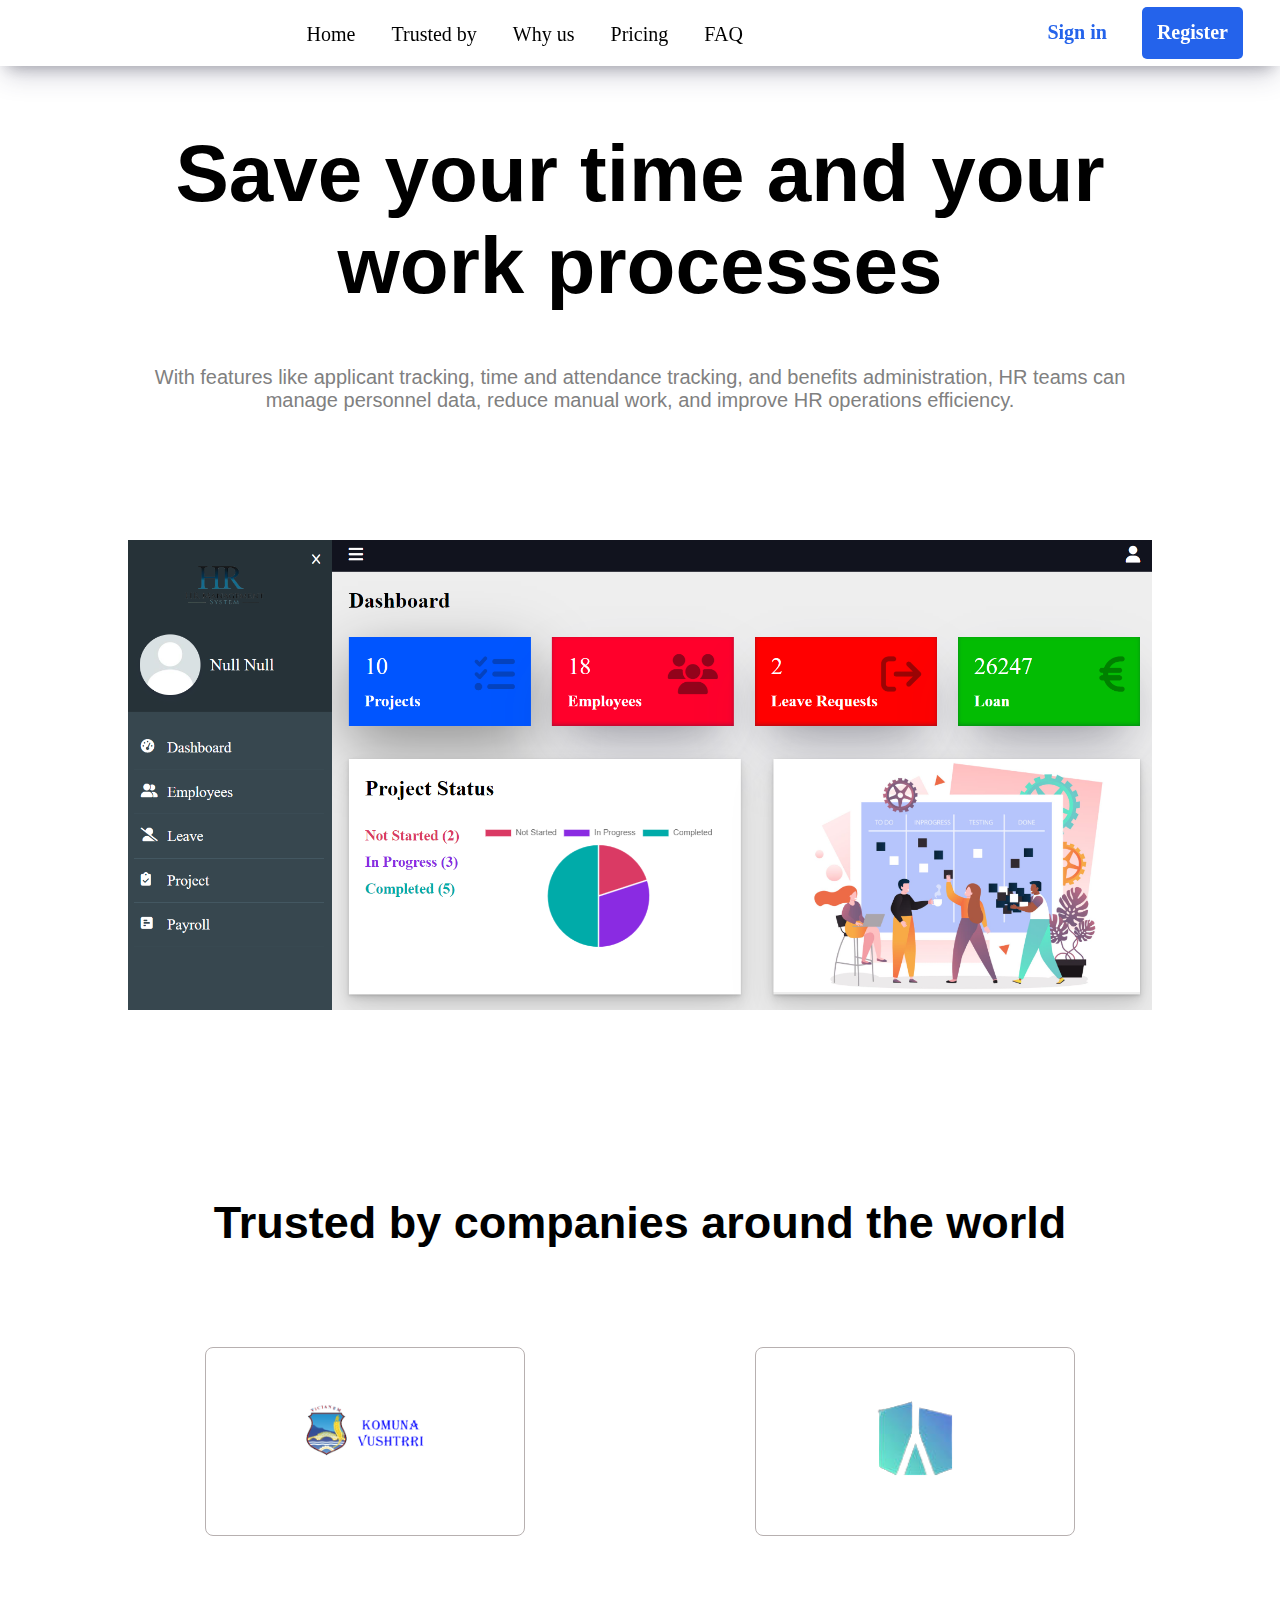
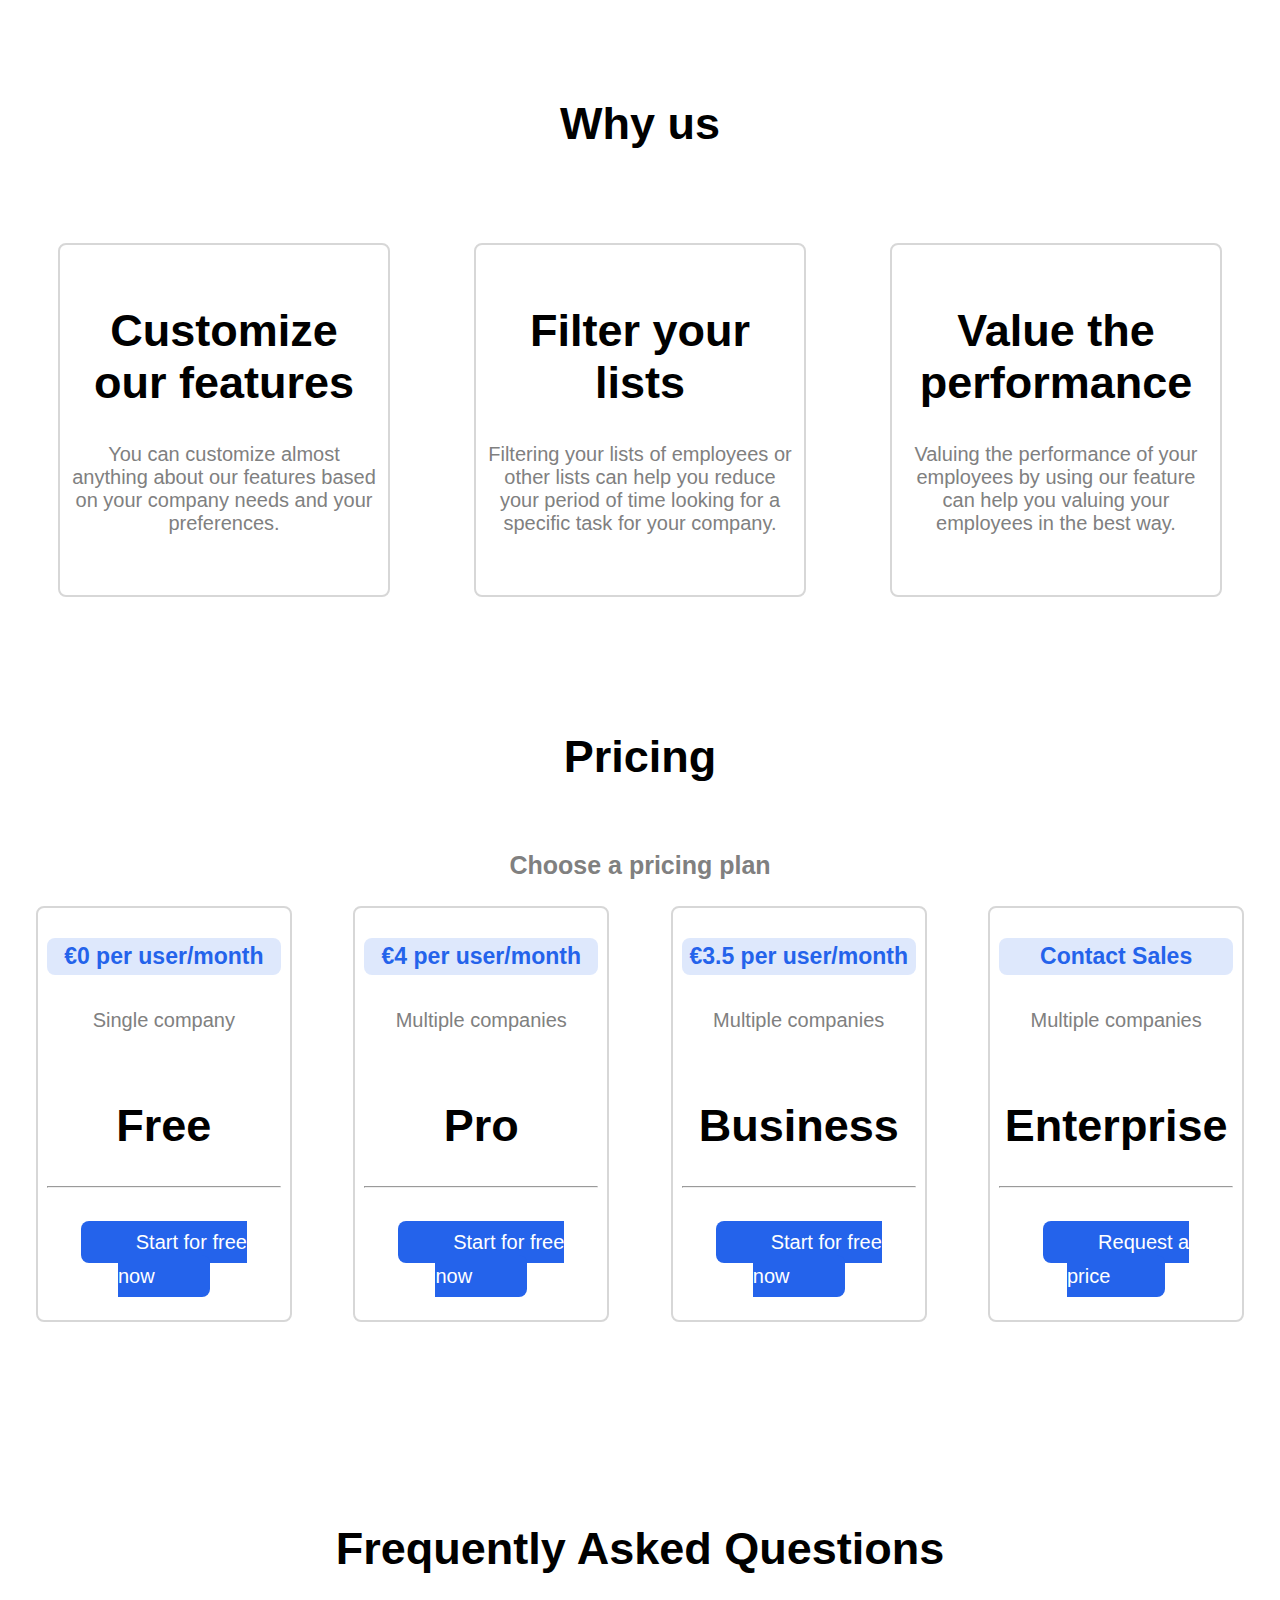
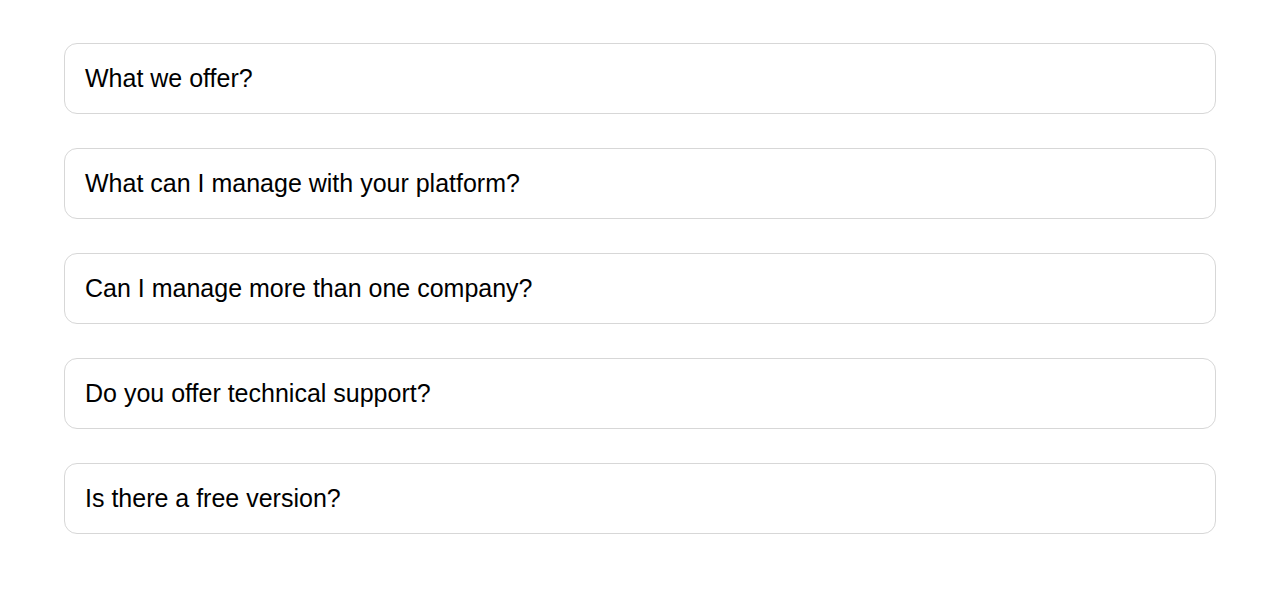
==== home.html @ 80f75daa "Add files via upload" ====
<!DOCTYPE html>
<html lang="en">
<head>
    <meta charset="UTF-8">
    <meta name="viewport" content="width=device-width, initial-scale=1.0">
    <link rel="stylesheet" href="home.css">
    <link rel="stylesheet" href="https://cdnjs.cloudflare.com/ajax/libs/font-awesome/6.4.0/css/all.min.css"/>
    <title>Home</title>
</head>
<body>
    
    

    <div class="menu">
       
        <div class="home">
            <li>
                <a href="#home">Home</a>
            </li>
            <li>
                <a href="#trustedby">Trusted by</a>
            </li>
            <li>
                <a href="#whyus">Why us</a>
            </li>
            <li>
                <a href="#pricing">Pricing</a>
            </li>

            <li>
                <a href="#faq">FAQ</a>
            </li>
        </div>
        <div class="register">
            <li><a href="login.html" class="signin">Sign in</a></li>
            <li><a href="register.html">Register</a></li>
        </div>
        
    </div>


    <div id="home" class="tekst">
        <h1>Save your time and your work processes</h1>
<br><br><br>
        <p>With features like applicant tracking, time and attendance tracking, 
            and benefits administration, HR teams can manage personnel data, reduce manual work,
             and improve HR operations efficiency.</p>

            
    </div>



    
    <div  class="image">
         <img src="./Images/Screenshot 2023-11-03 153446.png" alt="" width="80%">
    </div>

   <br><br><br><br>

   <div class="divv">
    <div id="trustedby" class="trusted">
        <br>
       <h2>Trusted by companies around the world</h2>

    </div>  
    <br><br><br><br>
    <div class="companies">
        <div id="trustedby" class="gallery">
            <img src="./Images/281220221672217797.png" alt="" width="50%">
            
        </div>
    
        <div id="trustedby" class="gallery">
            <img src="./Images/images__1_-removebg-preview.png" alt="" width="57%">
        </div>
    
      
    </div>
</div>
    <br><br><br><br>

    <div id="whyus" class="why">
        <h2>Why us</h2>
    <br><br>
    <div class="content">
        <div class="text">
                
            <h2>Customize our features</h2>
            <br>
            <p class="paragraf">You can customize almost anything about our features based on your company needs and your preferences.</p>
            </div>

            <div class="text">
            
                <h2>Filter your lists</h2>
                <br>
                <p class="paragraf">Filtering your lists of employees or other lists can help you reduce your period of time looking for a specific task for your company.</p>
                </div>

                <div class="text">
            
                    <h2>Value the performance</h2>
                    <br>
                    <p class="paragraf">Valuing the performance of your employees by using our feature can help you valuing your employees in the best way.</p>
                    </div>
    </div>

    </div>
    <br><br><br>
    <br><br><br>


<div id="pricing" class="pricing">

        <h2>Pricing</h2>
        <br><br>
        <h3 class="hh3">Choose a pricing plan</h3>

        <div class="content2">
            <div class="text2">
               <h2 class="usermonth">€0 per user/month</h2>
               <br>
               <p class="paragraf">Single company</p>
               <br><br>
               <h2 class="h2">Free</h2>
               <br>
               <hr>
               <br>
               
               <a  href="login.html" class="signin2">Start for free now</a>

            </div>

            <div class="text2">
                <h2 class="usermonth">€4 per user/month</h2>
               <br>
               <p class="paragraf">Multiple companies</p>
               <br><br>
               <h2 class="h2">Pro</h2>
               <br>
               <hr>
               <br>
               <a href="login.html" class="signin2">Start for free now</a>
            </div>


            <div class="text2">
                <h2 class="usermonth">€3.5 per user/month</h2>
               <br>
               <p class="paragraf">Multiple companies</p>
               <br><br>
               <h2 class="h2">Business</h2>
               <br>
               <hr>
               <br>
               <a href="login.html" class="signin2">Start for free now</a>
            </div>


            <div class="text2">
                <h2 class="usermonth">Contact Sales</h2>
               <br>
               <p class="paragraf">Multiple companies</p>
               <br><br>
               <h2 class="h2">Enterprise</h2>
               <br>
               <hr>
               <br>
               <a href="login.html" class="signin2">Request a price</a>
            </div>
            
        </div>
</div>

<br><br><br>
<br><br><br>
<div id="faq" class="questions">
    <br><br>
   <h2>Frequently Asked
    Questions</h2>
<br><br>

<button class="accordion">What we offer?


</button>

<div class="panel">
    <br>
  <p class="paragraff">Our platform offers a wide range of features designed to streamline your HR processes. 
</p>
</div>

<br>    
<br>
<button class="accordion">What can I manage with your platform?
  
</button>
<div class="panel">
    <br>
  <p class="paragraff">With our comprehensive AveHR, you can efficiently manage every aspect of your workforce,  all within a single integrated system.</p>
</div>

<br><br>
<button class="accordion">Can I manage more than one company?
    
</button>
<div class="panel">
    <br>
  <p>AveHR is designed to seamlessly handle multiple companies without any data interference, all within a single unified system.</p>
</div>

<br><br>
<button class="accordion">Do you offer technical support?
   
</button>
<div class="panel">
    <br>
  <p>We provide technical support for AveHR,  allowing you to maximize the platform's capabilities and address any issues promptly and effectively.</p>

</div>




<br><br>

<button class="accordion">Is there a free version?
   
</button>
<div class="panel">
    <br>
  <p>Yes, we offer a free version of our platform that provides essential features to get you started. </p>
</div>

</div>

  <script>
    var acc = document.getElementsByClassName("accordion");
    var i;
    
    for (i = 0; i < acc.length; i++) {
      acc[i].addEventListener("click", function() {
        this.classList.toggle("active");
        var panel = this.nextElementSibling;
        if (panel.style.display === "block") {
          panel.style.display = "none";
        } else {
          panel.style.display = "block";
        }
      });
    }
    </script>



<br><br><br><br>




</body>
</html>
---- home.css ----
*{
    padding: 0;
    margin: 0;
    box-sizing: border-box;
}

html {
    scroll-behavior: smooth;
}

.menu{
    position: fixed;
    width: 100%;
    background-color: white;
    text-align: left;
    display: flex;
    justify-content: space-evenly;
    font-size: 25px;
    padding: 0px 25px;
    border: 2px solid white;
    box-shadow: rgba(50, 50, 93, 0.25) 0px 13px 27px -5px, rgba(0, 0, 0, 0.3) 0px 8px 16px -8px;
}

.foto {
    width: 9%;
}

.foto img{
    width: 100%;
}

.home{
    display: flex;
    margin: auto;
}

.home li {
    list-style: none;
    padding: 17px 18px;
}

.register {
    display: flex;
}

.register li:first-child {
    list-style: none;
    padding: 15px 25px;
}

.signin {
    color: #2463EB;
    font-weight: 600;
}

.register li:last-child {
    list-style: none;
    padding: 10px 15px;
    margin: 5px 10px;
    background-color: #2463EB;
    border-radius: 5px;
}

.register li:last-child a {
    color: white;
    font-weight: 600;
}

a{
    text-decoration: none;
    font-size: 20px;
    color: black;
}

.home li:hover{
    background-color: #eeeeee ;
    border-radius: 6px;
}


.tekst{
    padding: 10%;
    text-align: center;
}

h1{
    font-size: 80px;
    font-family: Arial, Helvetica, sans-serif;
}

p{
    font-size: 20px;
    color: rgb(128, 128, 128);
    font-family: Arial, Helvetica, sans-serif;
}


.image{
    text-align: center;
    
}

.trusted{
    text-align: center;
    font-size: 30px;
    font-family: Arial, Helvetica, sans-serif;
    color: rgb(0, 0, 0);
    margin-top: 5%;
}

.companies {
    display: flex;
    justify-content: space-evenly;
    width: 100%;
    margin-bottom: 5%;
}

.divv{
    
    padding-top: 1%;
}

.gallery {
    
    border: 1px solid rgb(183, 176, 176);
    border-radius: 8px;
    float: left;
    font-family: serif;
    margin: 2%;
    font-size: 25px;
    padding: 20px 35px;
    width: 25%;
    background-color: white;
    text-align: center;
    
  }


  .why{
    text-align: center;
    font-size: 30px;
    font-family: Arial, Helvetica, sans-serif;
    color: rgb(0, 0, 0);
  }

  .text{
    border: 2px solid rgb(215, 215, 215);
    padding: 60px 10px;
    width: 26%;
    margin: 2%;
    color: black;
    border-radius: 8px;
    float: left;

  }

.paragraf{
    font-size: 20px;
    
}

.content {
    display: flex;
    justify-content: space-evenly;
    width: 100%;
}


.pricing{
    text-align: center;
    font-size: 30px;
    font-family: Arial, Helvetica, sans-serif;
    color: rgb(0, 0, 0);
  }


.hh3{
    text-align: center;
    font-size: 25px;
    font-family: Arial, Helvetica, sans-serif;
    color: rgb(128, 128, 128);
}  


.text2{
    border: 2px solid rgb(215, 215, 215);
    padding: 30px 9px;
    width: 20%;
    margin: 2%;
    color: black;
    border-radius: 8px;
    float: left;

  }



.content2 {
    display: flex;
    justify-content: space-evenly;
    width: 100%;
}

.usermonth{
    font-size: 23px;
    color: #2463EB;
    background-color: #aec5f767;
    padding: 5px ;
    border-radius: 8px;
}


.useers{
    font-size: 20px;
}

.signin2{
    background-color: #2463EB;
    color: white;
    padding: 10px 55px;
    border-radius: 8px;
    
}


.accordion {
    background-color: white;
    color: black;
    cursor: pointer;
    padding: 20px;
    width: 90%;
    border: 1px solid rgb(215, 215, 215) ;
    border-radius: 13px;
    text-align: left;
    outline: none;
    font-size: 25px;
    transition: 0.4s;
  }
  
  .active, .accordion:hover {
    background-color: #ccc; 
  }
  
  .panel {
    padding: 0 18px;
    display: none;
    background-color: white;
    overflow: hidden;
  }


  .paragraff{
    font-size: 20px;
    
  }

 .questions {
    text-align: center;
    font-size: 30px;
    font-family: Arial, Helvetica, sans-serif;
    color: rgb(0, 0, 0);
 } 


 .foter{
    background-color: #2463EB;
   
 }


 .text3{
    color: white;
 }

 .fa-plus{
  
  color: #2463EB;
}
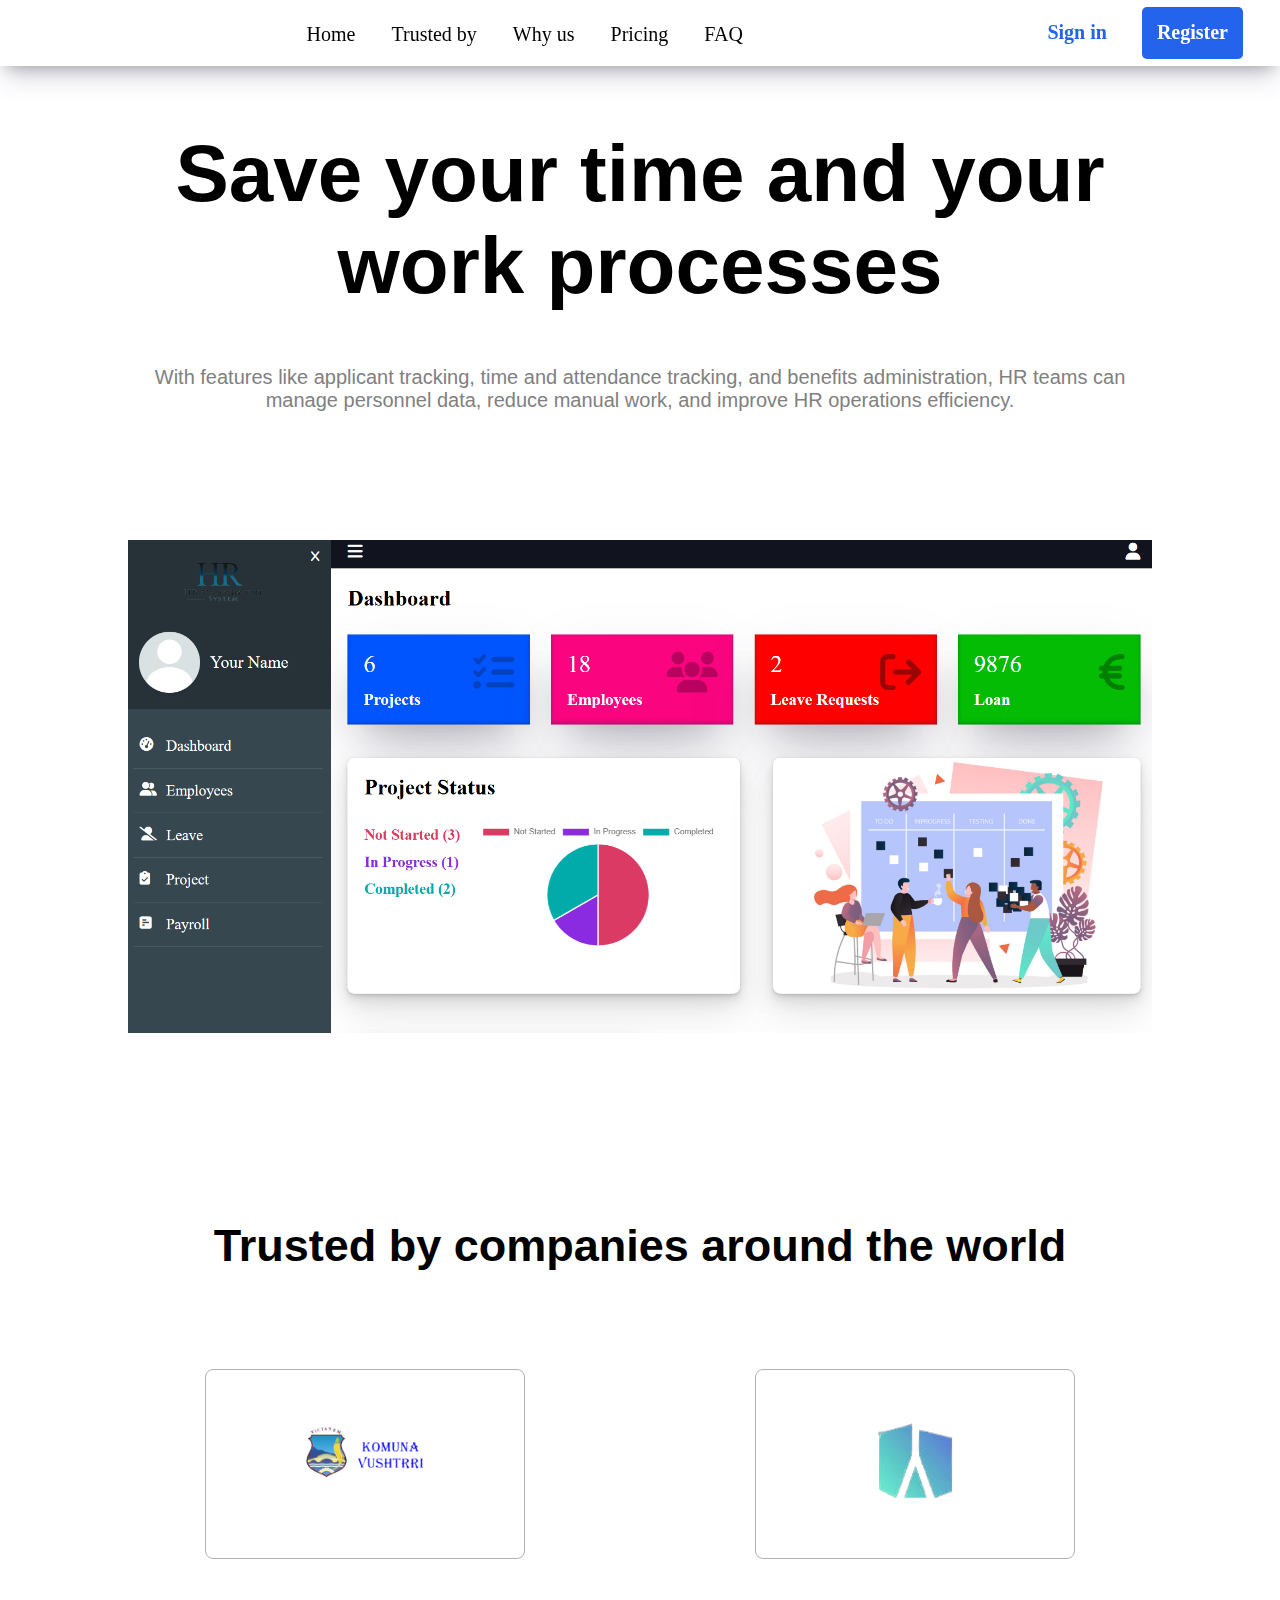
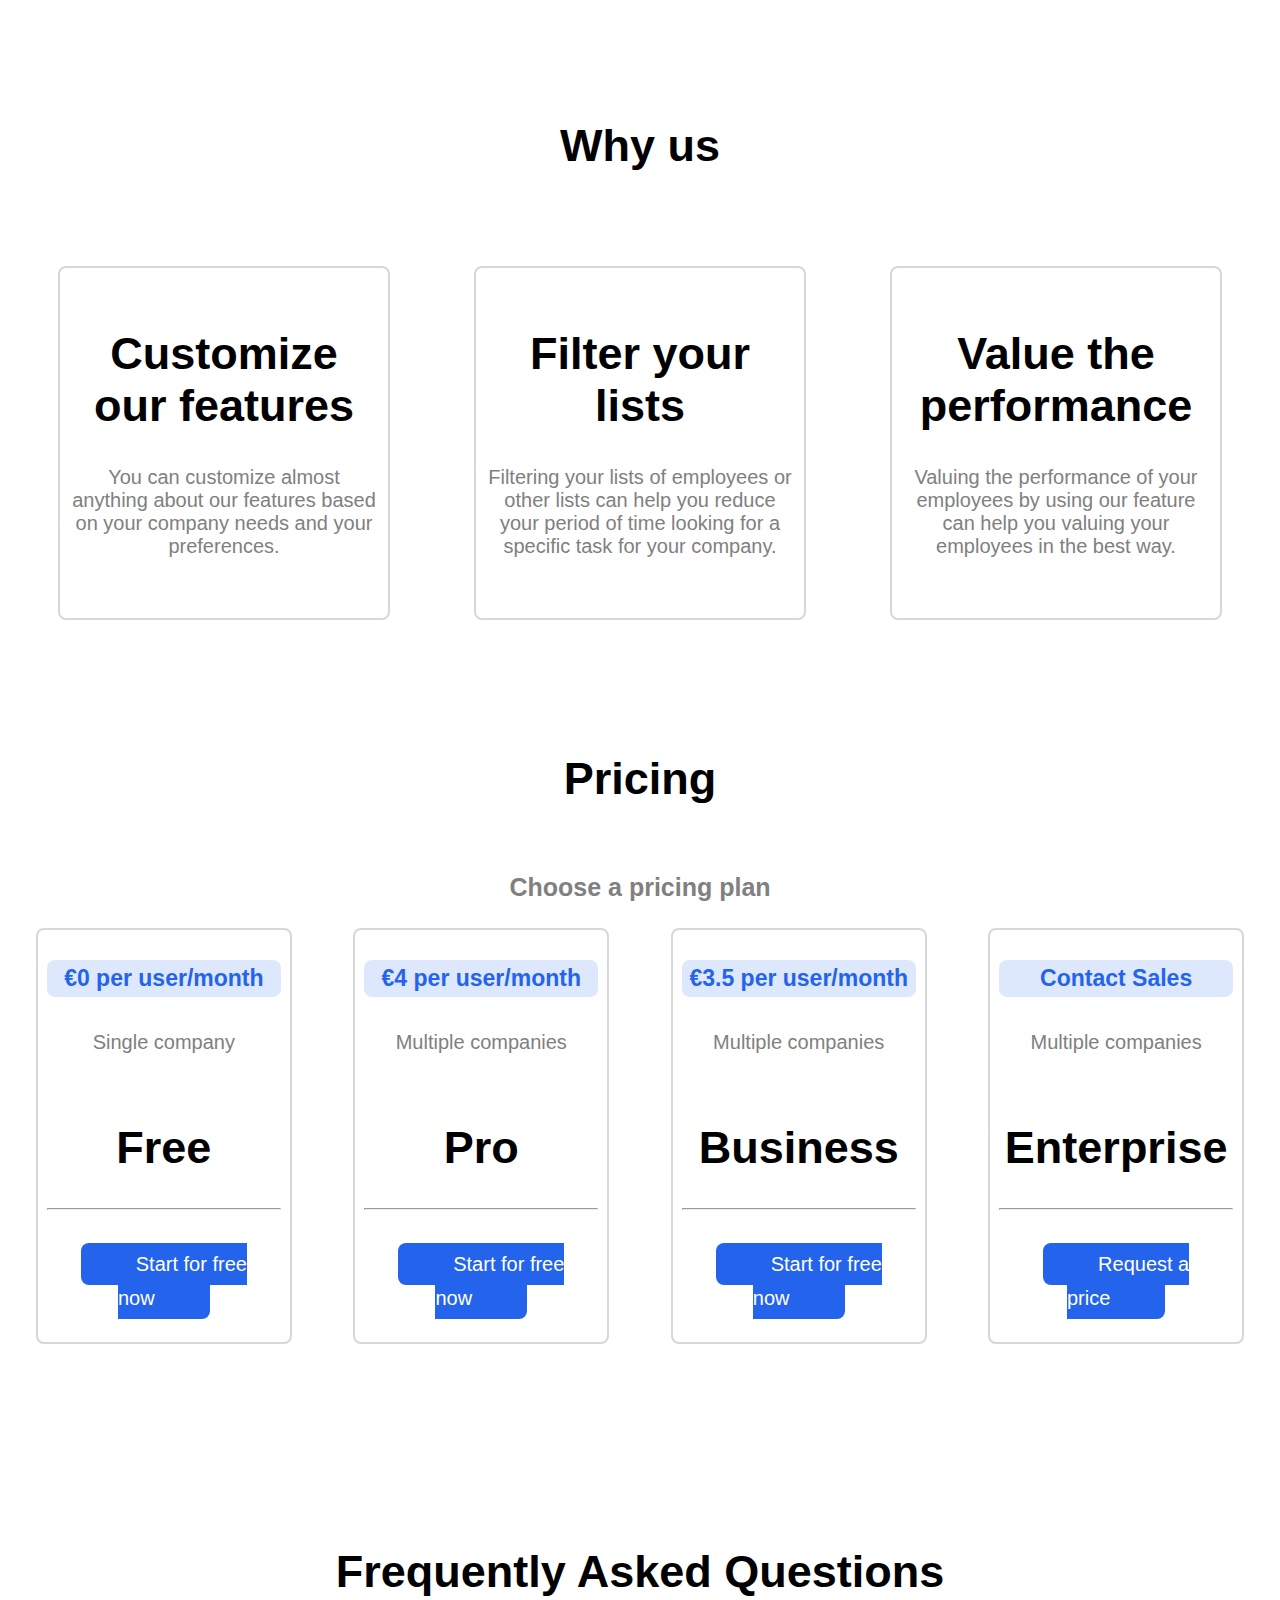
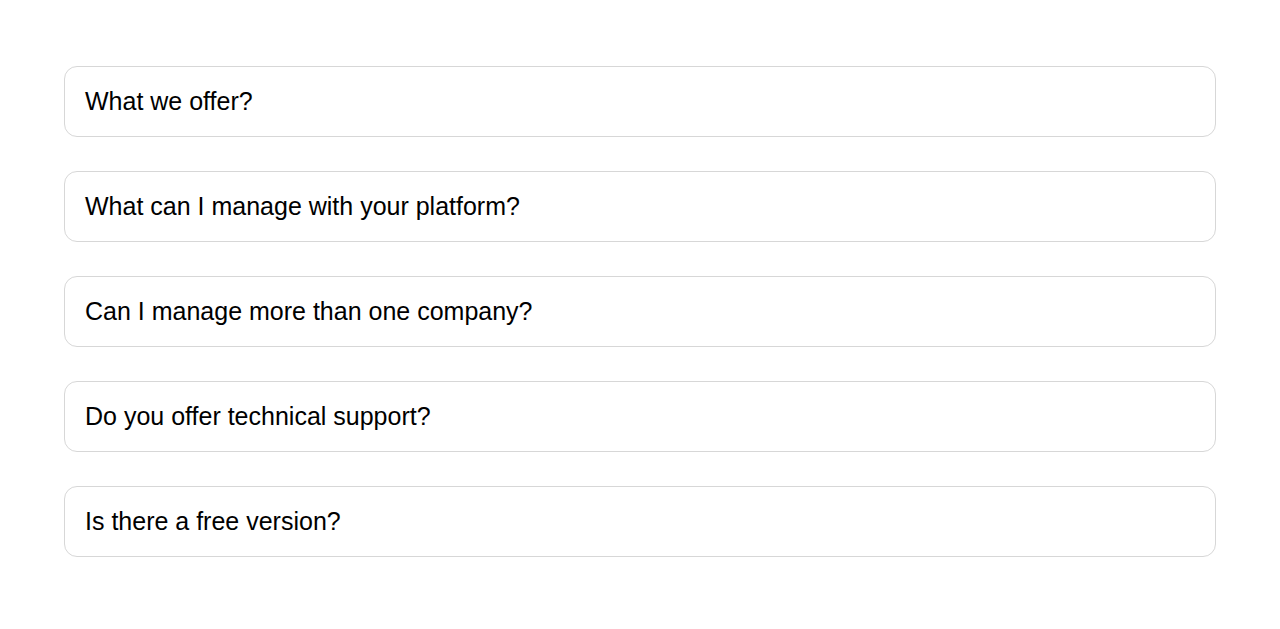
==== commit f480d8b1: "Add files via upload" ====
--- a/home.html
+++ b/home.html
@@ -53,7 +53,7 @@
 
     
     <div  class="image">
-         <img src="./Images/Screenshot 2023-11-03 153446.png" alt="" width="80%">
+         <img src="./Images/hr.png" alt="" width="80%">
     </div>
 
    <br><br><br><br>
